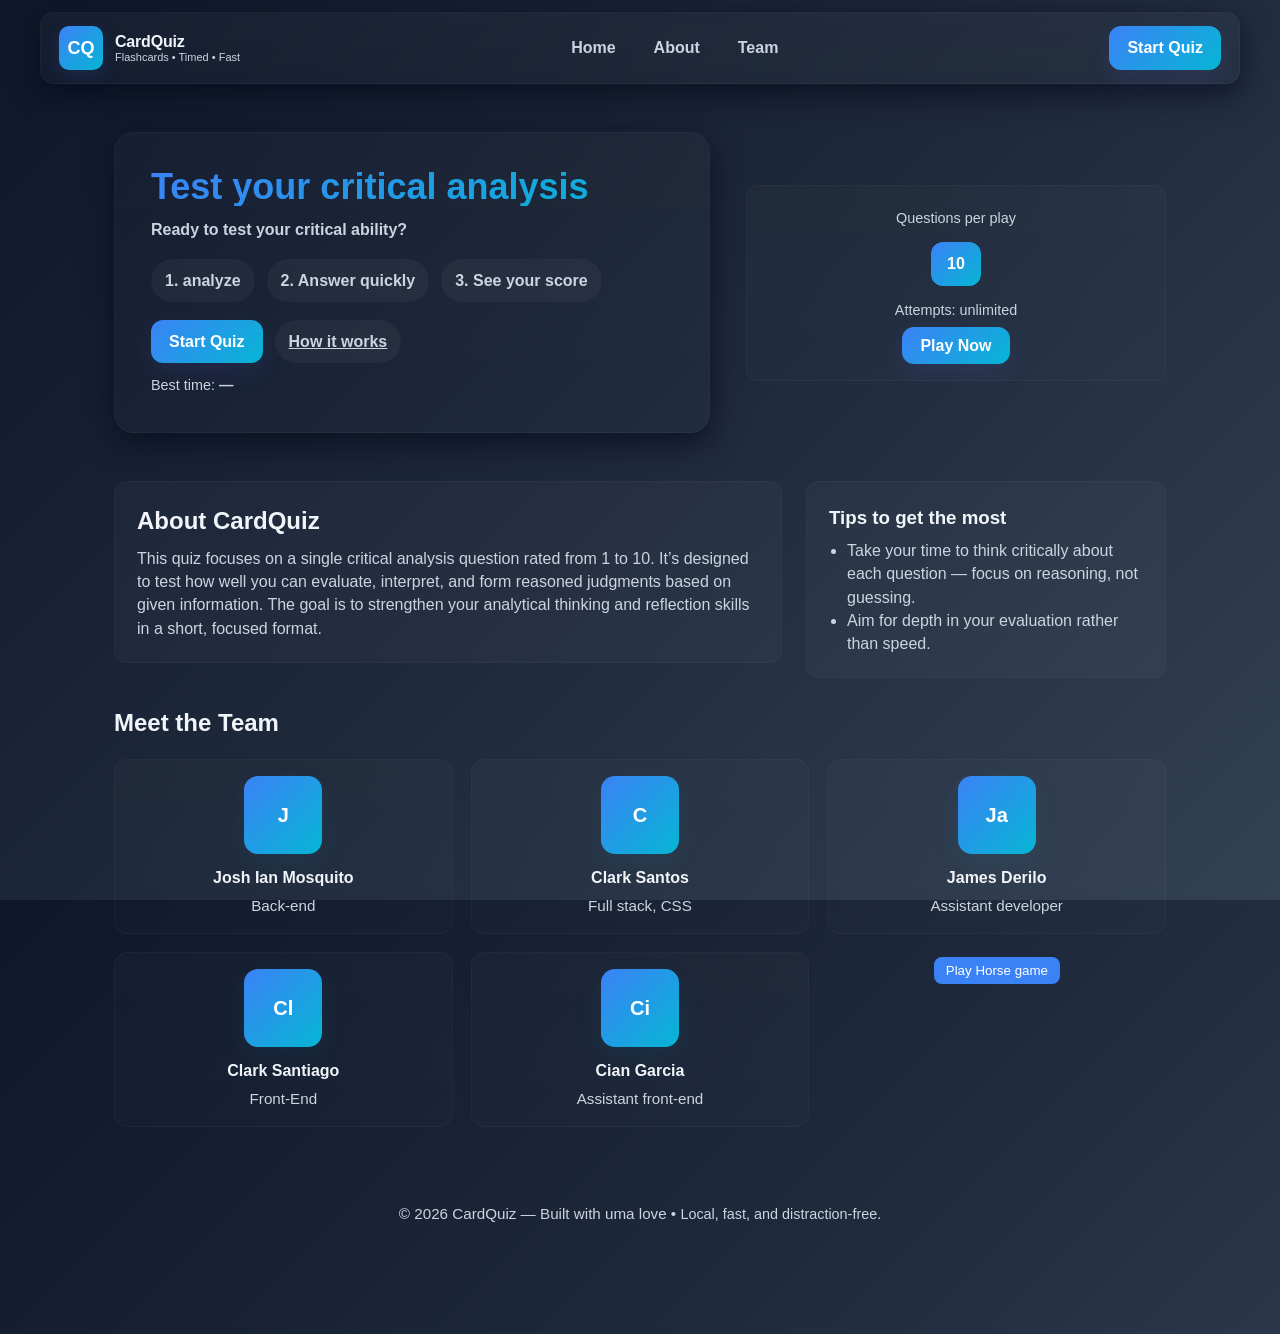
==== index.html @ 763b2cd4 "Add files via upload" ====
<!doctype html>
<html lang="en">
<head>
  <meta charset="utf-8" />
  <meta name="viewport" content="width=device-width,initial-scale=1" />
  <title>Card Quiz — Home</title>
  <meta name="description" content="Card Quiz — timed flashcard challenges. Start the quiz, read about the project, and meet the team." />
  <style>
    :root{
      --bg1: #0f172a;
      --bg2: #1e293b;
      --bg3: #334155;
      --accent1: #3b82f6;
      --accent2: #06b6d4;
      --card-bg: rgba(255,255,255,0.03);
      --glass: rgba(255,255,255,0.04);
      --muted: #cbd5e1;
      --radius-lg: 20px;
      --radius-md: 12px;
      --shadow: 0 10px 30px rgba(2,6,23,0.6);
      --max-width: 1100px;
      --nav-height: 72px;
    }

    /* reset */
    * { box-sizing: border-box; margin: 0; padding: 0; }
    html,body { height: 100%; }
    body{
      font-family: -apple-system, BlinkMacSystemFont, "Segoe UI", Roboto, "Helvetica Neue", Arial, sans-serif;
      background: linear-gradient(135deg, var(--bg1) 0%, var(--bg2) 50%, var(--bg3) 100%);
      color: #f1f5f9;
      -webkit-font-smoothing:antialiased;
      -moz-osx-font-smoothing:grayscale;
      line-height: 1.45;
      min-height:100vh;
      scroll-behavior: smooth;
    }

    /* container */
    .wrap{
      max-width: var(--max-width);
      margin: 0 auto;
      padding: calc(var(--nav-height) + 36px) 24px 80px;
      position: relative;
    }

    /* NAV */
    .nav {
      position: fixed;
      top: 12px;
      left: 50%;
      transform: translateX(-50%);
      width: min(96%, 1200px);
      height: var(--nav-height);
      display:flex;
      align-items:center;
      justify-content:space-between;
      gap: 16px;
      padding: 12px 18px;
      background: linear-gradient(180deg, rgba(255,255,255,0.03), rgba(255,255,255,0.02));
      border-radius: 14px;
      box-shadow: var(--shadow);
      z-index: 1200;
      backdrop-filter: blur(6px);
      border: 1px solid rgba(255,255,255,0.03);
    }

    .brand {
      display:flex;
      align-items:center;
      gap:12px;
      text-decoration:none;
      color:inherit;
    }

    .logo {
      width:44px;
      height:44px;
      border-radius:10px;
      display:inline-grid;
      place-items:center;
      font-weight:900;
      font-size:18px;
      background: linear-gradient(135deg,var(--accent1),var(--accent2));
      color:white;
      box-shadow: 0 6px 18px rgba(59,130,246,0.14);
    }

    .site-title {
      display:flex;
      flex-direction:column;
      line-height:1;
    }

    .site-title .main {
      font-weight:800;
      font-size:16px;
      letter-spacing: -0.2px;
    }

    .site-title .sub {
      font-size:11px;
      color:var(--muted);
      margin-top:2px;
    }

    .nav-links {
      display:flex;
      gap:14px;
      align-items:center;
    }

    .nav-links a {
      color:var(--muted);
      text-decoration:none;
      font-weight:700;
      padding:8px 12px;
      border-radius:10px;
      transition: all .18s ease;
    }

    .nav-links a:hover, .nav-links a:focus {
      color:white;
      transform: translateY(-2px);
      background: linear-gradient(90deg, rgba(59,130,246,0.07), rgba(6,182,212,0.04));
      outline: none;
    }

    .cta-start {
      padding:10px 18px;
      background: linear-gradient(135deg,var(--accent1),var(--accent2));
      color:white;
      text-decoration:none;
      border-radius:12px;
      font-weight:800;
      box-shadow: 0 8px 22px rgba(99,102,241,0.12);
      transition: transform .18s ease;
    }
    .cta-start:hover { transform: translateY(-3px); }

        .cta-start1 {
      padding:10px 18px;
      background: linear-gradient(135deg,var(--accent1),var(--accent2));
      color:white;
      text-decoration:none;
      border-radius:12px;
      font-weight:800;
      box-shadow: 0 8px 22px rgba(99,102,241,0.12);
      transition: transform .18s ease;
    
    }
    .cta-start1:hover { transform: translateY(-3px); }

    /* Mobile hamburger */
    .hamburger {
      display:none;
      width:44px;
      height:44px;
      border-radius:10px;
      background: var(--card-bg);
      border:1px solid rgba(255,255,255,0.02);
      align-items:center;
      justify-content:center;
      cursor:pointer;
    }
    .hamburger span{
      display:block;
      width:20px;
      height:2px;
      background: #e2e8f0;
      border-radius:2px;
      position:relative;
    }
    .hamburger span::before, .hamburger span::after {
      content: '';
      position:absolute;
      left:0;
      right:0;
      height:2px;
      background:#e2e8f0;
      border-radius:2px;
    }
    .hamburger span::before { top:-6px; }
    .hamburger span::after { top:6px; }

    /* Hero */
    .hero {
      display:grid;
      grid-template-columns: 1fr 420px;
      gap: 36px;
      align-items: center;
      margin-top: 24px;
    }

    .hero-card {
      background: linear-gradient(180deg, rgba(255,255,255,0.02), rgba(255,255,255,0.01));
      border-radius: var(--radius-lg);
      padding: 36px;
      box-shadow: var(--shadow);
      border: 1px solid rgba(255,255,255,0.03);
    }

    .hero h1 {
      font-size: 2.25rem;
      line-height:1.02;
      margin-bottom:12px;
      background: linear-gradient(135deg,var(--accent1),var(--accent2));
      -webkit-background-clip: text;
      background-clip: text;
      -webkit-text-fill-color: transparent;
    }

    .lead {
      color: var(--muted);
      margin-bottom:18px;
      font-weight:600;
    }

    .how {
      display:flex;
      gap:12px;
      margin-top:14px;
      align-items:center;
    }

    .pill {
      background: var(--glass);
      color: var(--muted);
      padding:10px 14px;
      border-radius: 999px;
      font-weight:700;
      display:inline-flex;
      gap:10px;
      align-items:center;
    }

    .hero-cta {
      margin-top:18px;
      display:flex;
      gap:12px;
      align-items:center;
    }

    /* Right side preview */
    .preview {
      background: linear-gradient(180deg, rgba(255,255,255,0.02), rgba(255,255,255,0.01));
      border-radius: var(--radius-md);
      padding: 22px;
      text-align:center;
      border: 1px solid rgba(255,255,255,0.03);
    }
    .preview h3 { margin-bottom:8px; }
    .preview .meta { color: var(--muted); margin-bottom:12px; }
    .preview .big {
      display:inline-block;
      padding:10px 16px;
      border-radius:12px;
      background: linear-gradient(135deg,var(--accent1),var(--accent2));
      font-weight:800;
      color:white;
    }

    /* ABOUT */
    section { margin-top:48px; }
    .about {
      display:grid;
      grid-template-columns: 1fr 360px;
      gap:24px;
      align-items:start;
    }
    .about .text {
      background: var(--card-bg);
      border-radius: var(--radius-md);
      padding:22px;
      border: 1px solid rgba(255,255,255,0.02);
    }
    .about h2 {
      font-size:1.5rem;
      margin-bottom:8px;
    }
    .about p { color: var(--muted); }

    /* TEAM */
    .team-grid {
      display:grid;
      grid-template-columns: repeat(3, 1fr);
      gap:18px;
      margin-top:18px;
    }

    #about {
  scroll-margin-top: 300px;  
}

    .member {
      background: linear-gradient(180deg, rgba(255,255,255,0.02), rgba(255,255,255,0.01));
      padding:16px;
      border-radius:14px;
      text-align:center;
      border:1px solid rgba(255,255,255,0.03);
    }
    .member .avatar {
      width:78px;
      height:78px;
      border-radius:14px;
      margin:0 auto 12px;
      display:grid;
      place-items:center;
      font-weight:800;
      background: linear-gradient(135deg,var(--accent1),var(--accent2));
      color:white;
      font-size:20px;
      box-shadow: 0 8px 24px rgba(6,182,212,0.08);
    }
    .member h4 { margin-bottom:6px; }
    .member p { color:var(--muted); font-size:0.95rem; }

    /* FOOTER */
    footer {
      margin-top: 48px;
      text-align:center;
      color:var(--muted);
      font-size:0.95rem;
      padding: 28px 16px;
    }

    /* Responsive */
    @media (max-width:980px){
      .hero { grid-template-columns: 1fr; }
      .about { grid-template-columns: 1fr; }
      .team-grid { grid-template-columns: repeat(2, 1fr); }
    }
    @media (max-width:640px){
      .nav { padding:10px; border-radius:12px; }
      .nav-links { display:none; }
      .hamburger { display:flex; }
      .wrap{ padding-top: calc(var(--nav-height) + 18px); }
      .team-grid { grid-template-columns: 1fr; }
      .hero h1 { font-size:1.6rem; }
      .preview { display:none; }
    }

    /* small helper */
    .muted { color:var(--muted); }
    .small { font-size:0.9rem; color:var(--muted); }


.umamusume_gamecon {
   opacity: 0;   
  position: absolute;
  bottom: 150px;  /* distance from bottom */
  right: 40px;   /* distance from right */
  transition: opacity 0.5s ease;
  pointer-events: none;    /* disable buttons while hidden */
}



.umamusume_gamecon.visible {
  opacity: 1;
  pointer-events: auto;
}

@keyframes teioSpin {
  0%   { transform: rotateY(0deg); }
  100% { transform: rotateY(360deg); }
}
.teio.spin {
  animation: teioSpin 1s ease;
}

.teio {
  
  width: 200px;             /* whatever size you like */
  height: auto;
  display: block;
  margin-bottom: 50px;
}

.umamusume_buttons {
  position: absolute;
  bottom: 0;                /* stick to bottom of the container */
  left: 50%;
  transform: translateX(-50%);
  display: flex;
  gap: 8px;                 /* spacing between buttons */
}

.umabtn {
  background: #3b82f6;
  color: white;
  border: none;
  padding: 6px 12px;
  border-radius: 8px;
}

.umabtn:hover {
  background: #2563eb;
  transform: translateY(-2px);
}


.teio {
  width: 150px;             /* whatever size you like */
  height: auto;
  display: block;
}

.umamusume_buttons {
  position: absolute;
  bottom: 0;                /* stick to bottom of the container */
  left: 50%;
  transform: translateX(-50%);
  display: flex;
  gap: 8px;                 /* spacing between buttons */
}

.umabtn {
  background: #3b82f6;
  color: white;
  border: none;
  padding: 6px 12px;
  border-radius: 8px;
}

.play-toggle {
    background: #3b82f6;
  color: white;
  border: none;
  padding: 6px 12px;
  border-radius: 8px;
  position:absolute;
  bottom: 350px;
  right: 130px;
}

.play-toggle:hover {
  background: #2563eb;
  transform: translateY(-2px);
}

  </style>
</head>
<body>
  <!-- NAV -->
  <header class="nav" role="banner" aria-label="Main navigation">
    <a class="brand" href="index.html">
      <div class="logo" aria-hidden="true">CQ</div>
      <div class="site-title">
        <span class="main">CardQuiz</span>
        <span class="sub">Flashcards • Timed • Fast</span>
      </div>
    </a>

    <nav class="nav-links" role="navigation" aria-label="Primary">
      <a href="#top" onclick="document.getElementById('top')?.scrollIntoView({behavior:'smooth'})">Home</a>
      <a href="#about">About</a>
      <a href="#team">Team</a>
    </nav>

    <div style="display:flex;align-items:center;gap:12px">
      <a class="cta-start" href="Home.html" role="button">Start Quiz</a>
      <button class="hamburger" id="hambtn" aria-expanded="false" aria-label="Open menu">
        <span></span>
      </button>
    </div>
  </header>

  <!-- PAGE WRAP -->
  <main class="wrap" id="top">
    <!-- HERO -->
    <section class="hero" aria-labelledby="hero-heading">
      <div class="hero-card" role="region" aria-labelledby="hero-heading">
        <h1 id="hero-heading">Test your critical analysis</h1>
        <p class="lead">Ready to test your critical ability?</p>

        <div class="how" aria-hidden="false">
          <div class="pill">1. analyze</div>
          <div class="pill">2. Answer quickly</div>
          <div class="pill">3. See your score</div>
        </div>

        <div class="hero-cta">
          <a class="cta-start" href="Home.html">Start Quiz</a>
          <a class="pill" href="#about">How it works</a>
        </div>

        <p class="small" style="margin-top:12px">Best time: <strong id="bestTime">—</strong></p>
      </div>

      <aside class="preview" aria-label="Quick stats">
        <div class="meta small">Questions per play</div>
        <div style="margin:14px 0"><span class="big">10</span></div>
        <div class="meta small">Attempts: unlimited</div>
        <div style="margin-top:14px"><a class="cta-start1" href="Home.html">Play Now</a></div>
      </aside>
    </section>

    <!-- ABOUT -->
    <section id="about" class="about" aria-labelledby="about-heading">
      <div class="text" role="region" aria-labelledby="about-heading">
        <h2 id="about-heading">About CardQuiz</h2>
        <p> This quiz focuses on a single critical analysis question rated from 1 to 10. It’s designed to test how well you can evaluate, interpret, and form reasoned judgments based on given information. The goal is to strengthen your analytical thinking and reflection skills in a short, focused format.
        </p>
      </div>

      <div style="display:flex;flex-direction:column;gap:12px">
        <div class="text" role="region" aria-label="Tips">
          <h3>Tips to get the most</h3>
          <ul style="margin-top:8px;color:var(--muted);list-style:disc; padding-left:18px;">
            <li>Take your time to think critically about each question — focus on reasoning, not guessing.</li>
            <li>Aim for depth in your evaluation rather than speed.</li>
          </ul>
        </div>
      </div>
    </section>

    <!-- TEAM -->
    <section id="team" aria-labelledby="team-heading" style="margin-top:28px">
      <h2 id="team-heading" style="margin-bottom:12px">Meet the Team</h2>
      <div class="team-grid" role="list">
        <div class="member" role="listitem">
          <div class="avatar" aria-hidden="true">J</div>
          <h4>Josh Ian Mosquito</h4>
          <p class="small">Back-end </p>
        </div>

        <div class="member" role="listitem">
          <div class="avatar" aria-hidden="true">C</div>
          <h4>Clark Santos</h4>
          <p class="small">Full stack, CSS</p>
        </div>

        <div class="member" role="listitem">
          <div class="avatar" aria-hidden="true">Ja</div>
          <h4>James Derilo</h4>
          <p class="small">Assistant developer</p>
        </div>

        <div class="member" role="listitem">
          <div class="avatar" aria-hidden="true">Cl</div>
          <h4>Clark Santiago</h4>
          <p class="small">Front-End</p>
        </div>

        <div class="member" role="listitem">
          <div class="avatar" aria-hidden="true">Ci</div>
          <h4>Cian Garcia</h4>
          <p class="small">Assistant front-end</p>
        </div>
      </div>
    </section>

    <button class="play-toggle">Play Horse game</button>
    <div class="umamusume_gamecon">
      <img class="teio" src="chara_stand_1003_100301.png">
      <div class="umamusume_buttons">
        <button onclick="playVoice()" class="umabtn">Speed</button>
        <button onclick="playVoice()" class="umabtn">Stamina</button>
        <button onclick="playVoice()" class="umabtn">Power</button>
        <button onclick="playVoice()" class="umabtn">Guts</button>
        <button onclick="playVoice()" class="umabtn">Wisdom</button>
      </div>
    </div>
    <footer>
      &copy; <span id="year"></span> CardQuiz — Built with uma love • <span class="small">Local, fast, and distraction-free.</span>
    </footer>
  </main>

  <script>
    // basic interactivity: hamburger toggle & best time display
    (function(){
      const hambtn = document.getElementById('hambtn');
      const navlinks = document.querySelector('.nav-links');
      if(hambtn){
        hambtn.addEventListener('click', () => {
          const expanded = hambtn.getAttribute('aria-expanded') === 'true';
          hambtn.setAttribute('aria-expanded', String(!expanded));
          // Toggle a very small mobile menu: clone links into a temporary overlay
          if(!expanded){
            // open mobile menu
            const overlay = document.createElement('div');
            overlay.id = 'mobileOverlay';
            overlay.style.position = 'fixed';
            overlay.style.inset = '0';
            overlay.style.background = 'linear-gradient(180deg, rgba(2,6,23,0.7), rgba(2,6,23,0.85))';
            overlay.style.zIndex = '1400';
            overlay.style.display = 'grid';
            overlay.style.placeItems = 'center';
            overlay.innerHTML = '<nav style="display:flex;flex-direction:column;gap:18px;text-align:center;"><a href=\"#top\" style=\"color:white;font-weight:800;font-size:20px;text-decoration:none;\">Home</a><a href=\"#about\" style=\"color:white;font-weight:800;font-size:20px;text-decoration:none;\">About</a><a href=\"#team\" style=\"color:white;font-weight:800;font-size:20px;text-decoration:none;\">Team</a><a href=\"sample.html\" style=\"margin-top:8px;background:linear-gradient(135deg,#3b82f6,#06b6d4);color:#fff;padding:10px 20px;border-radius:12px;text-decoration:none;\">Start Quiz</a></nav>';
            document.body.appendChild(overlay);
            overlay.addEventListener('click', (e) => {
              if(e.target === overlay) overlay.remove();
              hambtn.setAttribute('aria-expanded', 'false');
            });
          } else {
            // close mobile menu
            const overlay = document.getElementById('mobileOverlay');
            if(overlay) overlay.remove();
          }
        });
      }



      document.getElementById('year').textContent = new Date().getFullYear();

      // --- Best time persistence -------------------------------------------------
      // Stored as a numeric value in seconds (float) under key 'cardquiz.bestTime'.
      // Use saveScore(seconds) to save a new score/time when a play finishes.
      const BEST_TIME_KEY = 'cardquiz.bestTime';
      const bestEl = document.getElementById('bestTime');

      function formatTimeSeconds(sec) {
        if (sec === null || sec === undefined || Number.isNaN(sec)) return '—';
        // show mm:ss.ss when >= 60s, otherwise ss.ss
        const s = Number(sec);
        if (!isFinite(s)) return '—';
        const minutes = Math.floor(s / 60);
        const seconds = s - minutes * 60;
        if (minutes > 0) {
          return `${minutes}:${seconds.toFixed(2).padStart(5, '0')}`; // m:ss.ss
        }
        return `${seconds.toFixed(2)}s`;
      }

      function readBestTime() {
        const raw = localStorage.getItem(BEST_TIME_KEY);
        if (!raw) return null;
        const v = Number(raw);
        return Number.isFinite(v) ? v : null;
      }

      function writeBestTime(seconds) {
        if (seconds === null || seconds === undefined || Number.isNaN(Number(seconds))) return;
        localStorage.setItem(BEST_TIME_KEY, String(Number(seconds)));
        updateBestTimeDisplay();
      }

      function updateBestTimeDisplay() {
        const best = readBestTime();
        bestEl.textContent = best === null ? '—' : formatTimeSeconds(best);
      }

      /**
       * Call this when a play/quiz finishes. Pass the measured time in seconds
       * (number). If the passed value is better (smaller) than the stored best,
       * it will replace it. If you treat higher-as-better (e.g., points), invert
       * the comparison when calling or modify this function accordingly.
       */
      function saveScore(seconds) {
        if (seconds === null || seconds === undefined || Number.isNaN(Number(seconds))) return;
        const s = Number(seconds);
        const best = readBestTime();
        // For "Best time" smaller is better. Update only if there's no best or s < best.
        if (best === null || s < best) {
          writeBestTime(s);
        }
      }

      // expose for quiz code to call: e.g. window.saveScore(37.42)
      window.saveScore = saveScore;

      // initialize display on load
      updateBestTimeDisplay();
      // ---------------------------------------------------------------------------
    })();

const playButton = document.querySelector('.play-toggle');
const gameContainer = document.querySelector('.umamusume_gamecon');

playButton.addEventListener('click', () => {
  gameContainer.classList.toggle('visible');
});


const teio = document.querySelector('.teio');
  const sound = new Audio('harikitte-ikou-kitasan-black_F_minor__bpm_155.mp3');
const buttons = document.querySelectorAll('.umabtn');

buttons.forEach(button => {
  button.addEventListener('click', () => {
      teio.classList.remove('spin');  // reset so it can spin again
    void teio.offsetWidth;          // force reflow (important)
    teio.classList.add('spin');     // add spin again

  });
});

function playVoice() {
  new Audio('harikitte-ikou-kitasan-black_F_minor__bpm_155.mp3').play();
}



  </script>
</body>
</html>
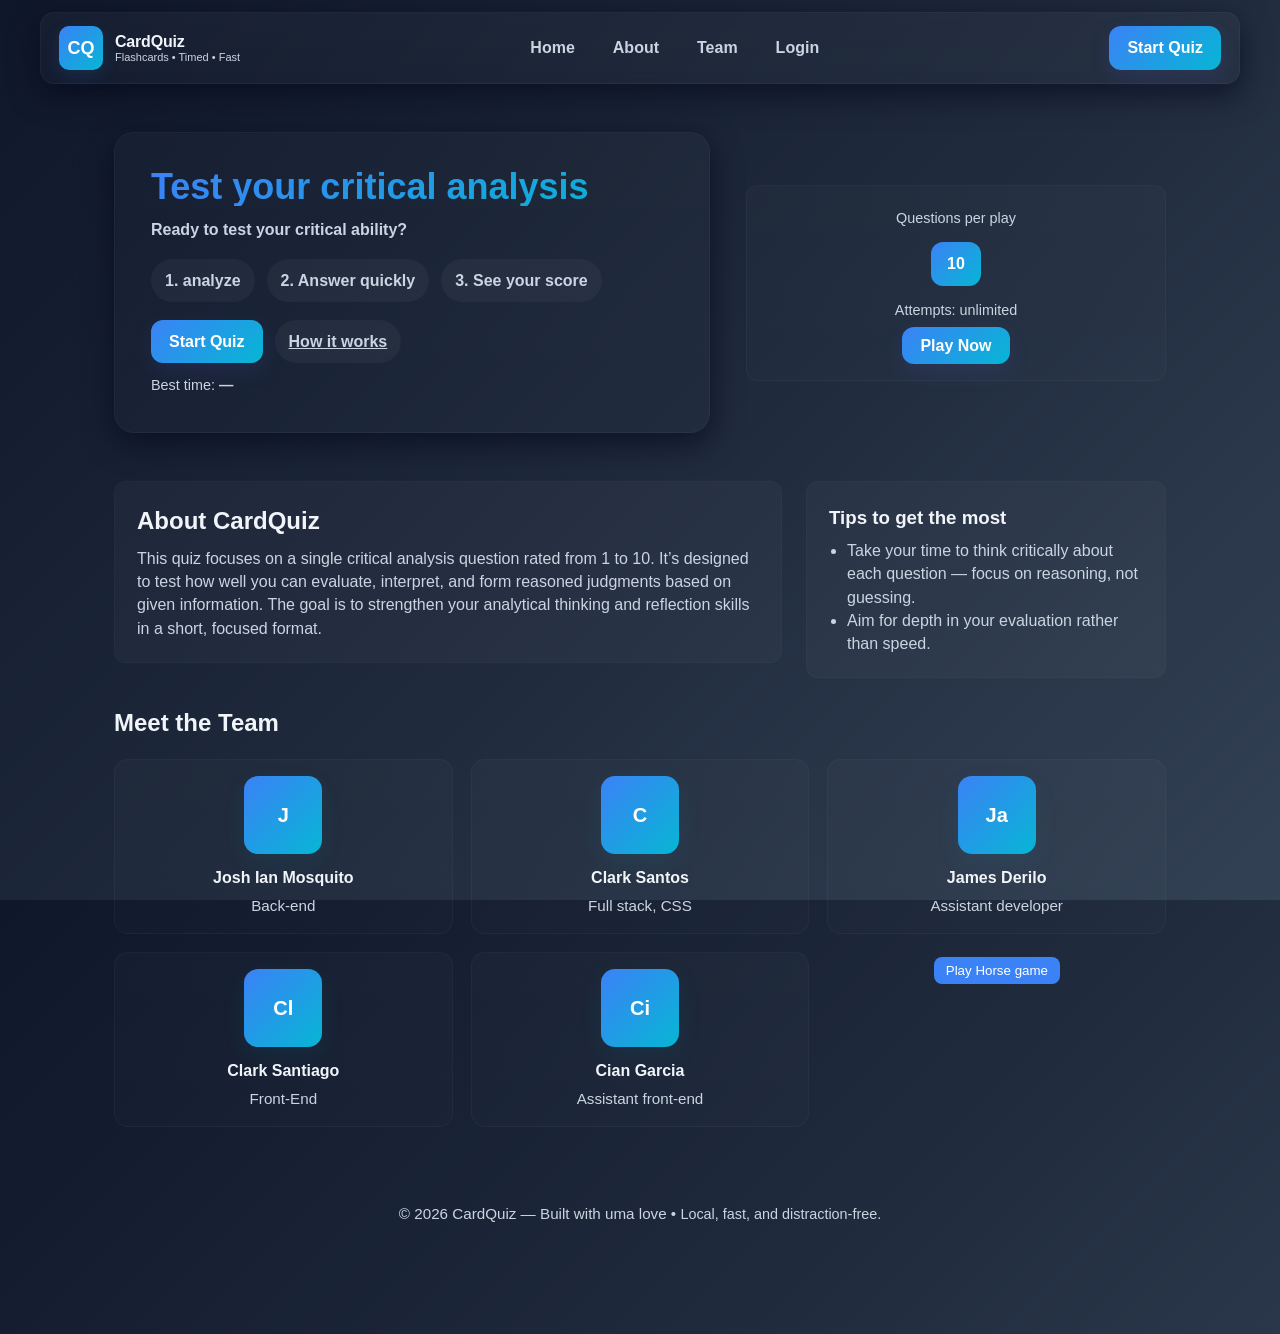
==== commit 8c47903d: "Add files via upload" ====
--- a/index.html
+++ b/index.html
@@ -443,6 +443,8 @@
 </head>
 <body>
   <!-- NAV -->
+
+  
   <header class="nav" role="banner" aria-label="Main navigation">
     <a class="brand" href="index.html">
       <div class="logo" aria-hidden="true">CQ</div>
@@ -456,6 +458,8 @@
       <a href="#top" onclick="document.getElementById('top')?.scrollIntoView({behavior:'smooth'})">Home</a>
       <a href="#about">About</a>
       <a href="#team">Team</a>
+      <a href="login.html">Login</a>
+
     </nav>
 
     <div style="display:flex;align-items:center;gap:12px">
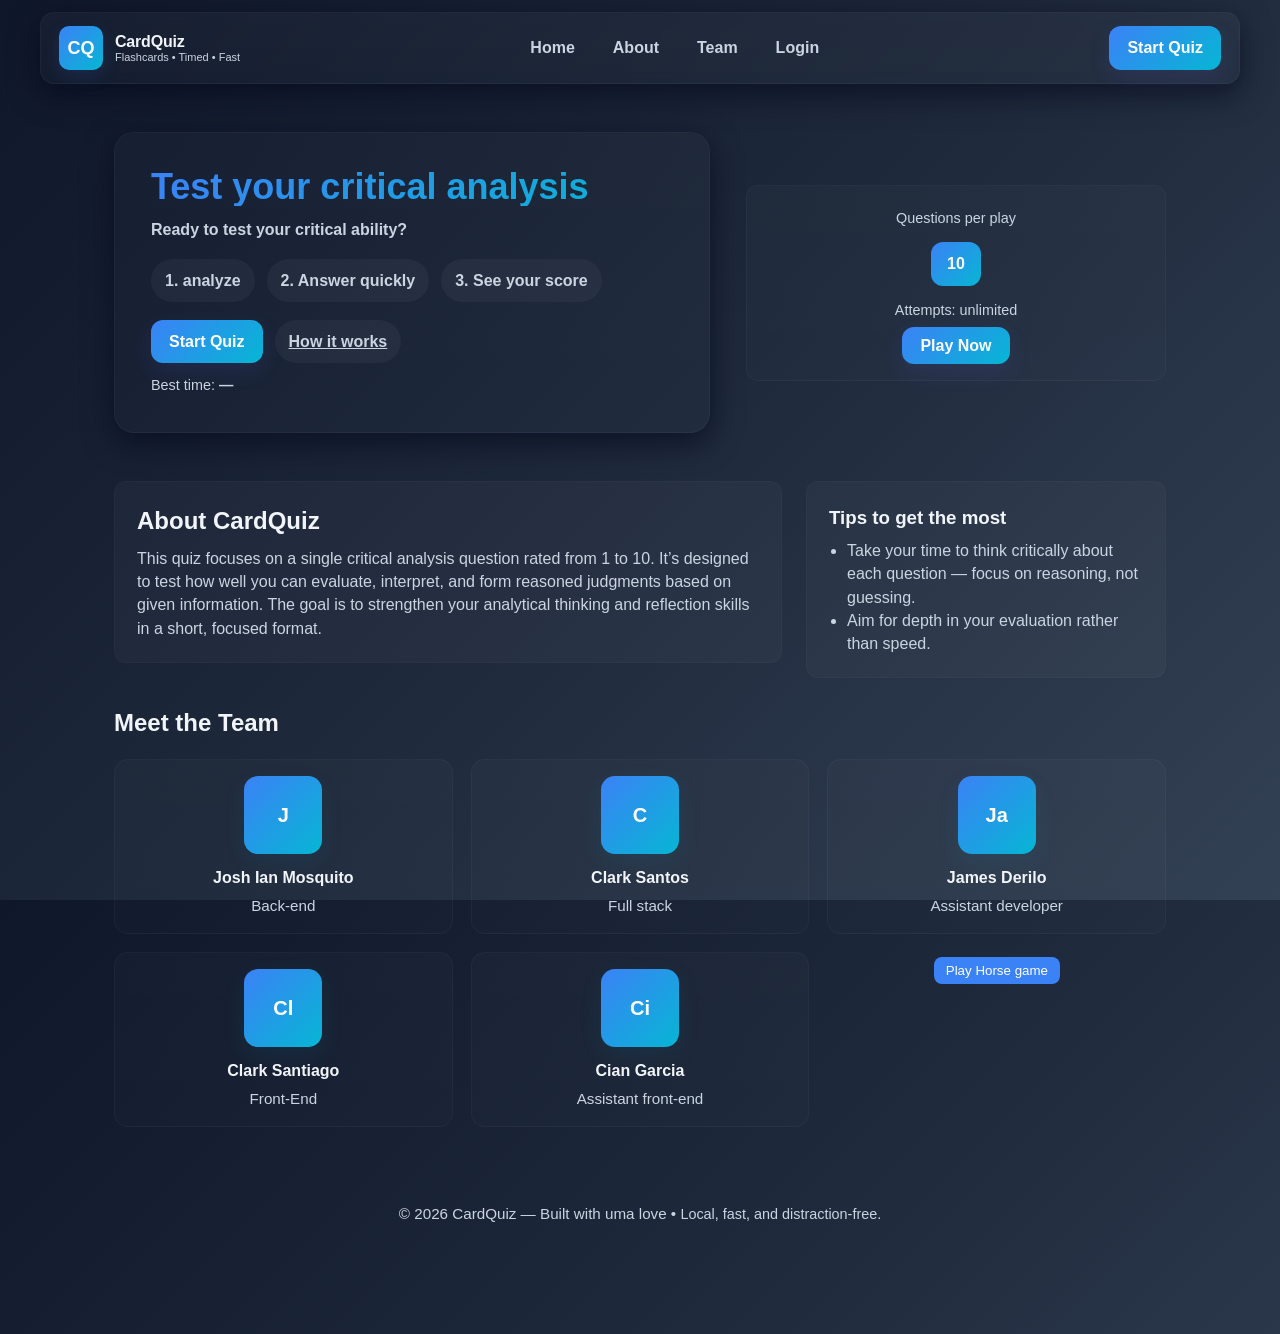
==== commit 3fcd85b7: "Add files via upload" ====
--- a/index.html
+++ b/index.html
@@ -532,7 +532,7 @@
         <div class="member" role="listitem">
           <div class="avatar" aria-hidden="true">C</div>
           <h4>Clark Santos</h4>
-          <p class="small">Full stack, CSS</p>
+          <p class="small">Full stack</p>
         </div>
 
         <div class="member" role="listitem">
